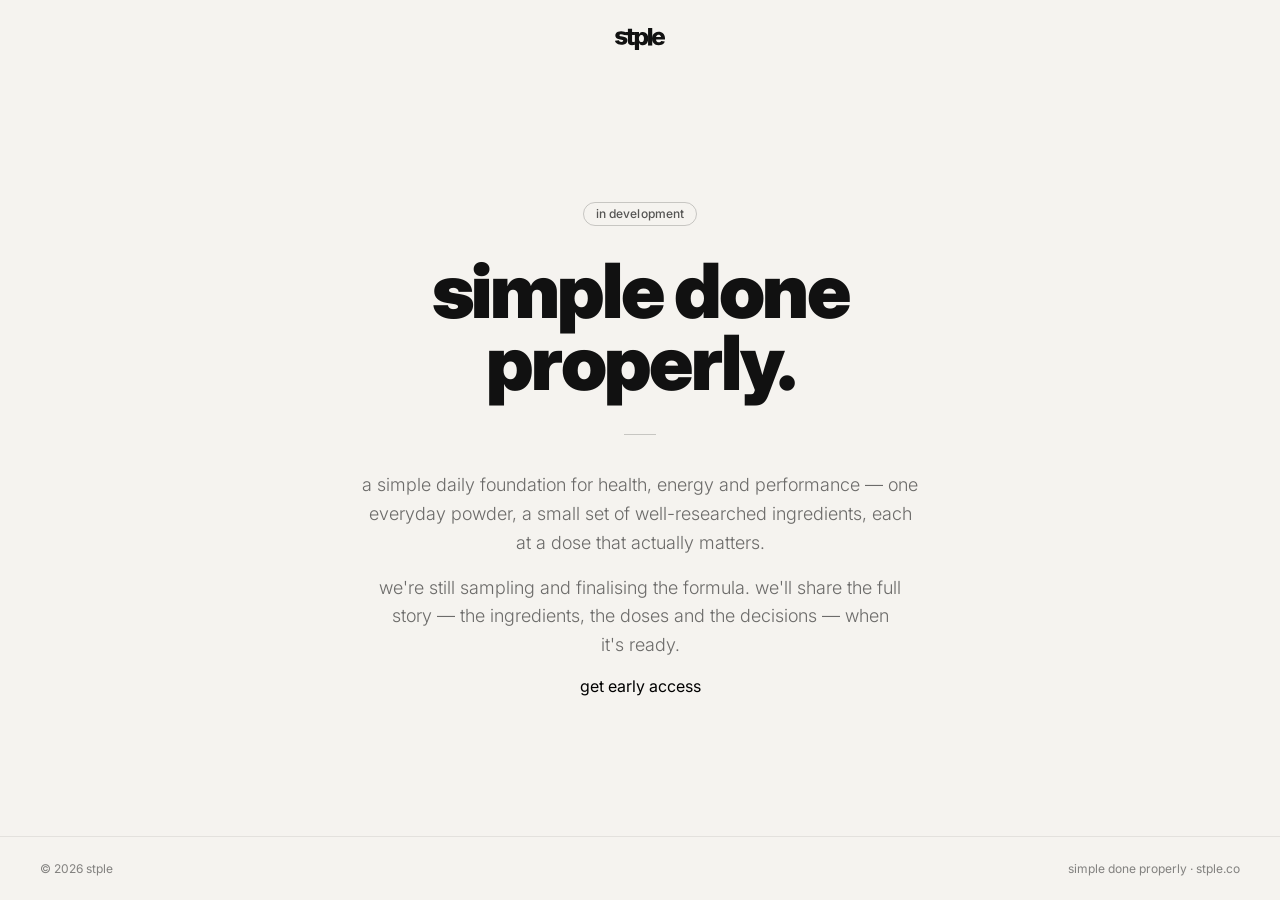
==== index.html @ d69ee7e7 "Add signup section for early access" ====
<!DOCTYPE html>
<html lang="en">
<head>
<meta charset="UTF-8">
<meta name="viewport" content="width=device-width, initial-scale=1.0">
<title>stple — coming soon</title>
<link rel="stylesheet" href="styles.css">
</head>
<body>
  <div class="page">
    <header class="site-header">
      <img class="wordmark" src="assets/stple-wordmark-dark.svg" alt="stple">
    </header>

    <main class="hero">
      <div class="hero-inner">
        <span class="status-tag">in development</span>

        <h1 class="headline">simple done<br>properly.</h1>

        <div class="divider" role="separator"></div>

        <p class="lede">
          a simple daily foundation for health, energy and performance — one everyday powder,
          a small set of well-researched ingredients, each at a dose that actually matters.
        </p>
        <p class="lede">
          we're still sampling and finalising the formula. we'll share the full story —
          the ingredients, the doses and the decisions — when it's ready.
        </p>

        <div class="signup">
          <p class="signup-label">get early access</p>
          <!-- Omnisend embedded form snippet goes here -->
          <div id="omnisend-embed-target"></div>
        </div>
      </div>
    </main>

    <footer class="site-footer">
      <span class="footer-meta">© 2026 stple</span>
      <span class="footer-meta">simple done properly · stple.co</span>
    </footer>
  </div>
</body>
</html>
---- styles.css ----
/* stple — coming soon
   Static production implementation of project/ui_kits/website/coming-soon.html
   Tokens below are vendored from the stple design system (project/tokens/). */

@import url('https://fonts.googleapis.com/css2?family=Inter:wght@300;400;500;900&display=swap');

:root {
  --paper: #F5F3EF;
  --ink-100: rgba(17, 17, 17, 1);
  --ink-70:  rgba(17, 17, 17, 0.7);
  --ink-60:  rgba(17, 17, 17, 0.6);
  --ink-50:  rgba(17, 17, 17, 0.5);
  --ink-20:  rgba(17, 17, 17, 0.2);
  --ink-08:  rgba(17, 17, 17, 0.08);

  --font-sans: 'Inter', -apple-system, BlinkMacSystemFont, 'Segoe UI', sans-serif;
  --radius-pill: 999px;
}

* {
  box-sizing: border-box;
}

html, body {
  margin: 0;
  padding: 0;
}

body {
  background: var(--paper);
  font-family: var(--font-sans);
  -webkit-font-smoothing: antialiased;
}

.page {
  min-height: 100vh;
  display: flex;
  flex-direction: column;
}

/* minimal top bar — wordmark only, nothing to navigate to yet */
.site-header {
  display: flex;
  justify-content: center;
  padding: 28px 40px;
}

.wordmark {
  height: 22px;
  width: auto;
}

/* hero / holding content */
.hero {
  flex: 1;
  display: flex;
  flex-direction: column;
  align-items: center;
  justify-content: center;
  text-align: center;
  padding: 64px 40px;
}

.hero-inner {
  max-width: 560px;
  display: flex;
  flex-direction: column;
  align-items: center;
}

.status-tag {
  display: inline-flex;
  align-items: center;
  gap: 6px;
  font-family: var(--font-sans);
  font-weight: 500;
  font-size: 12px;
  line-height: 1;
  letter-spacing: 0.01em;
  padding: 5px 12px;
  border-radius: var(--radius-pill);
  white-space: nowrap;
  background: transparent;
  color: var(--ink-70);
  border: 1px solid var(--ink-20);
}

.headline {
  font-weight: 900;
  font-size: 76px;
  line-height: 0.95;
  letter-spacing: -0.035em;
  color: var(--ink-100);
  margin: 28px 0 0;
}

.divider {
  width: 32px;
  height: 1px;
  background: var(--ink-20);
  margin: 36px auto;
  flex-shrink: 0;
}

.lede {
  font-weight: 300;
  font-size: 18px;
  line-height: 1.6;
  color: var(--ink-60);
  margin: 0;
  text-wrap: pretty;
}

.lede + .lede {
  margin-top: 16px;
}

/* quiet footer */
.site-footer {
  display: flex;
  justify-content: space-between;
  align-items: center;
  padding: 24px 40px;
  border-top: 1px solid var(--ink-08);
}

.footer-meta {
  font-size: 12px;
  color: var(--ink-50);
}

@media (max-width: 640px) {
  .headline {
    font-size: 44px;
  }

  .site-footer {
    flex-direction: column;
    gap: 8px;
    text-align: center;
  }
}
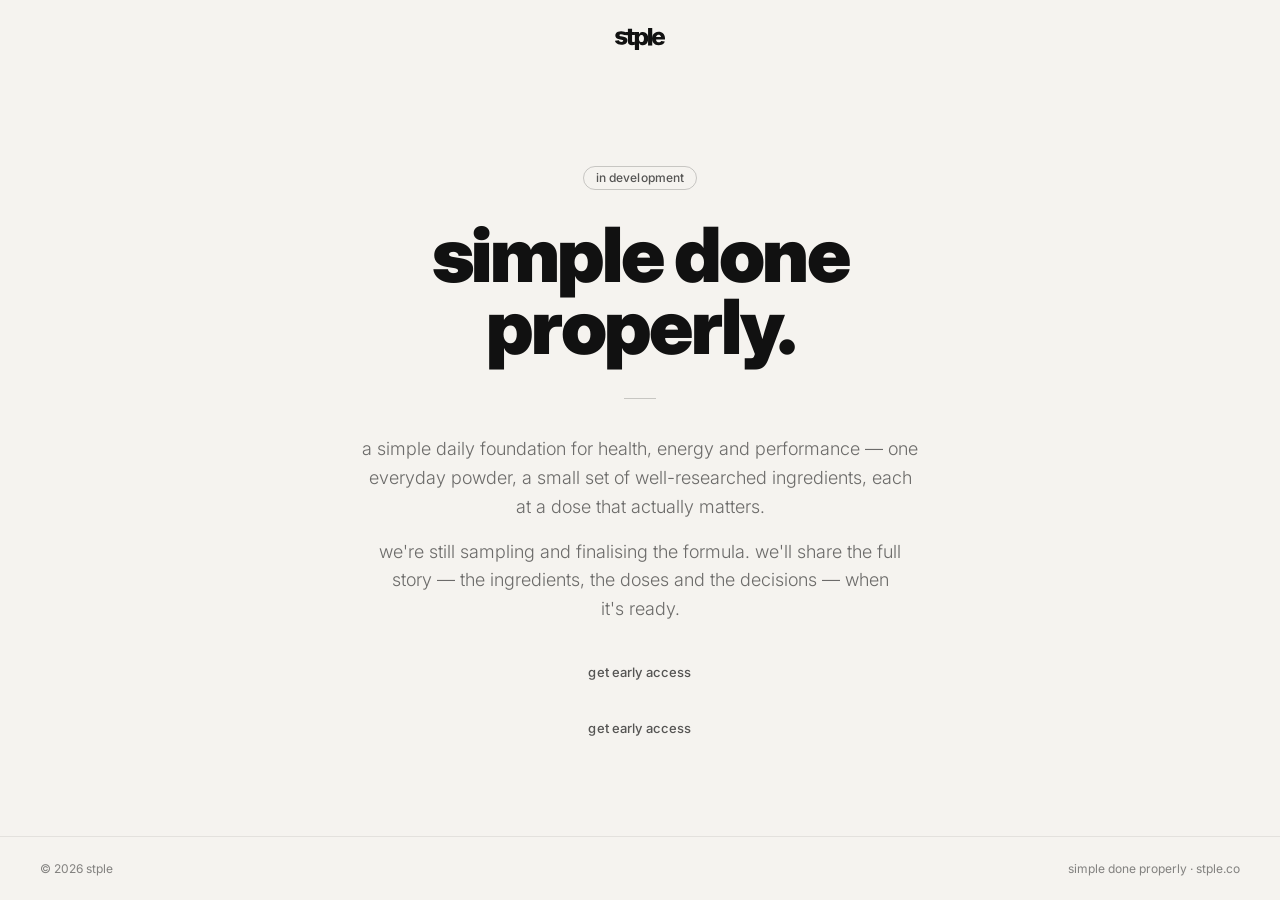
==== commit c9e122b7: "Add Omnisend embedded form to signup section" ====
--- a/index.html
+++ b/index.html
@@ -31,7 +31,11 @@
 
         <div class="signup">
           <p class="signup-label">get early access</p>
-          <!-- Omnisend embedded form snippet goes here -->
+         <div class="signup">
+  <p class="signup-label">get early access</p>
+  <div id="omnisend-embedded-v2-6a82871acf7a2f91e4c20689"></div>
+</div>
+
           <div id="omnisend-embed-target"></div>
         </div>
       </div>
--- a/styles.css
+++ b/styles.css
@@ -38,7 +38,6 @@
   flex-direction: column;
 }
 
-/* minimal top bar — wordmark only, nothing to navigate to yet */
 .site-header {
   display: flex;
   justify-content: center;
@@ -50,7 +49,6 @@
   width: auto;
 }
 
-/* hero / holding content */
 .hero {
   flex: 1;
   display: flex;
@@ -115,7 +113,20 @@
   margin-top: 16px;
 }
 
-/* quiet footer */
+.signup {
+  margin-top: 40px;
+  width: 100%;
+  max-width: 360px;
+}
+
+.signup-label {
+  font-weight: 500;
+  font-size: 13px;
+  letter-spacing: 0.01em;
+  color: var(--ink-70);
+  margin: 0 0 12px;
+}
+
 .site-footer {
   display: flex;
   justify-content: space-between;
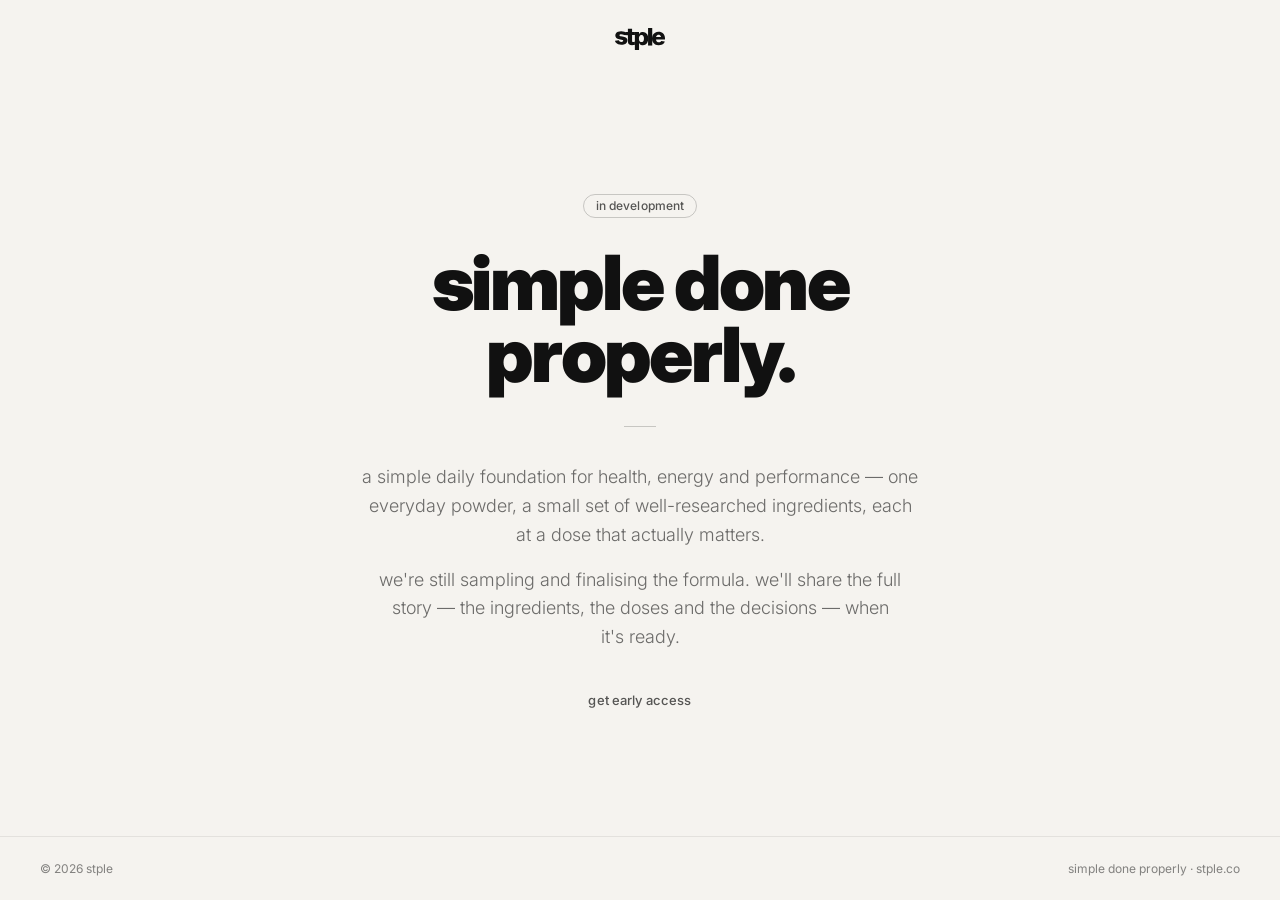
==== commit 9470181a: "Refactor signup section and add tracking script Removed duplicate signup div and added Omnisend trac" ====
--- a/index.html
+++ b/index.html
@@ -31,12 +31,7 @@
 
         <div class="signup">
           <p class="signup-label">get early access</p>
-         <div class="signup">
-  <p class="signup-label">get early access</p>
-  <div id="omnisend-embedded-v2-6a82871acf7a2f91e4c20689"></div>
-</div>
-
-          <div id="omnisend-embed-target"></div>
+          <div id="omnisend-embedded-v2-6a82871acf7a2f91e4c20689"></div>
         </div>
       </div>
     </main>
@@ -46,5 +41,16 @@
       <span class="footer-meta">simple done properly · stple.co</span>
     </footer>
   </div>
+
+  <script type="text/javascript">
+    window.omnisend = window.omnisend || [];
+    omnisend.push(["brandID", "6a827873a77c5897c67b90fe"]);
+    omnisend.push(["track", "$pageViewed"]);
+    !function(){var e=document.createElement("script");
+    e.type="text/javascript",e.async=!0,
+    e.src="https://omnisnippet1.com/inshop/launcher-v2.js";
+    var t=document.getElementsByTagName("script")[0];
+    t.parentNode.insertBefore(e,t)}();
+  </script>
 </body>
 </html>
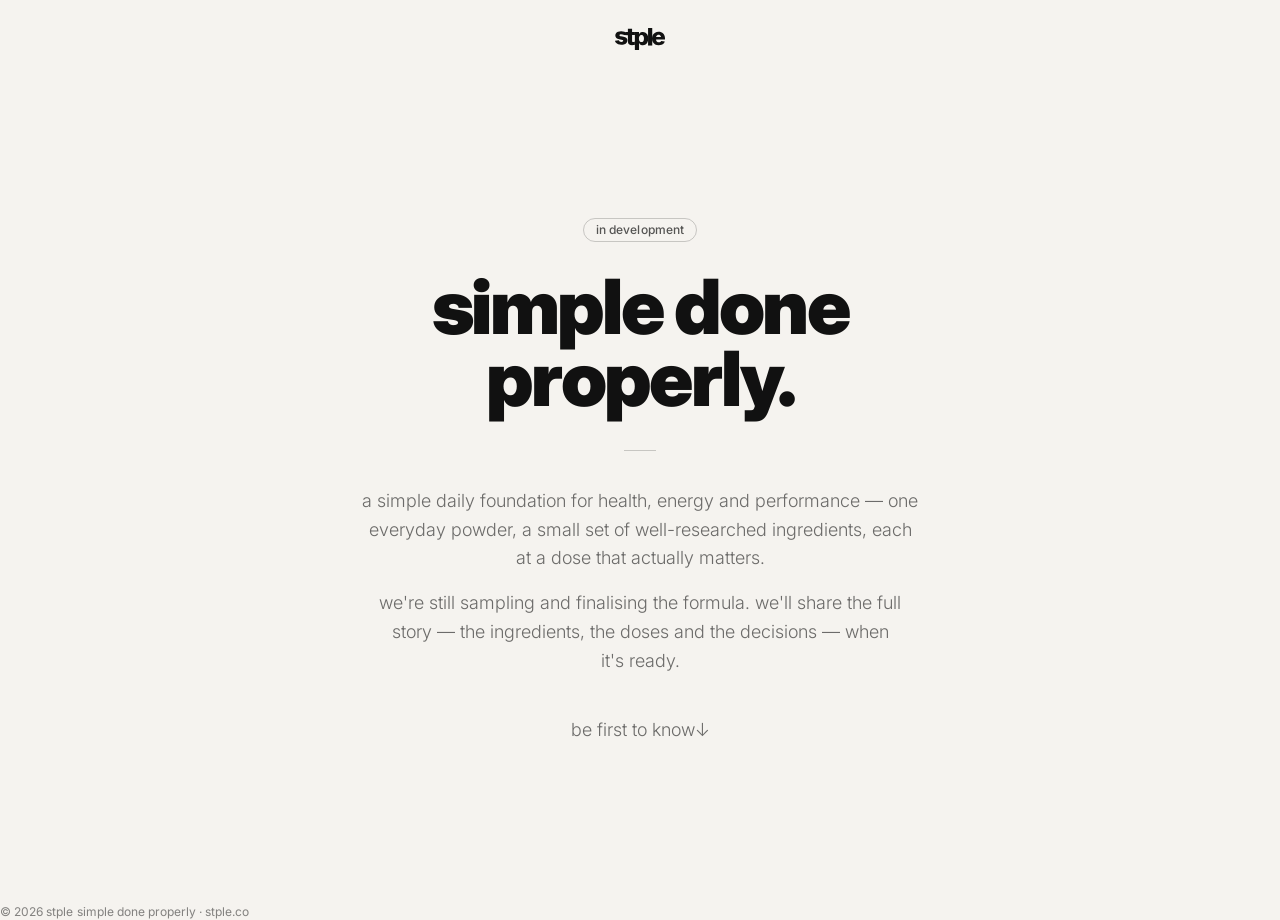
==== commit 68e5d7b3: "Update signup section in index.html" ====
--- a/index.html
+++ b/index.html
@@ -28,10 +28,11 @@
           we're still sampling and finalising the formula. we'll share the full story —
           the ingredients, the doses and the decisions — when it's ready.
         </p>
+<div class="signup">
+  <p class="signup-label">be first to know<span class="signup-arrow">↓</span></p>
+  <div id="omnisend-embedded-v2-6a829073e080d6c53735cb18"></div>
+</div>
 
-        <div class="signup">
-          <p class="signup-label">get early access</p>
-          <div id="omnisend-embedded-v2-6a82871acf7a2f91e4c20689"></div>
         </div>
       </div>
     </main>
--- a/styles.css
+++ b/styles.css
@@ -120,11 +120,13 @@
 }
 
 .signup-label {
-  font-weight: 500;
-  font-size: 13px;
-  letter-spacing: 0.01em;
-  color: var(--ink-70);
-  margin: 0 0 12px;
+  font-weight: 300;
+  font-size: 18px;
+  line-height: 1.6;
+  color: var(--ink-60);
+  margin: 0 0 16px;
+}
+
 }
 
 .site-footer {
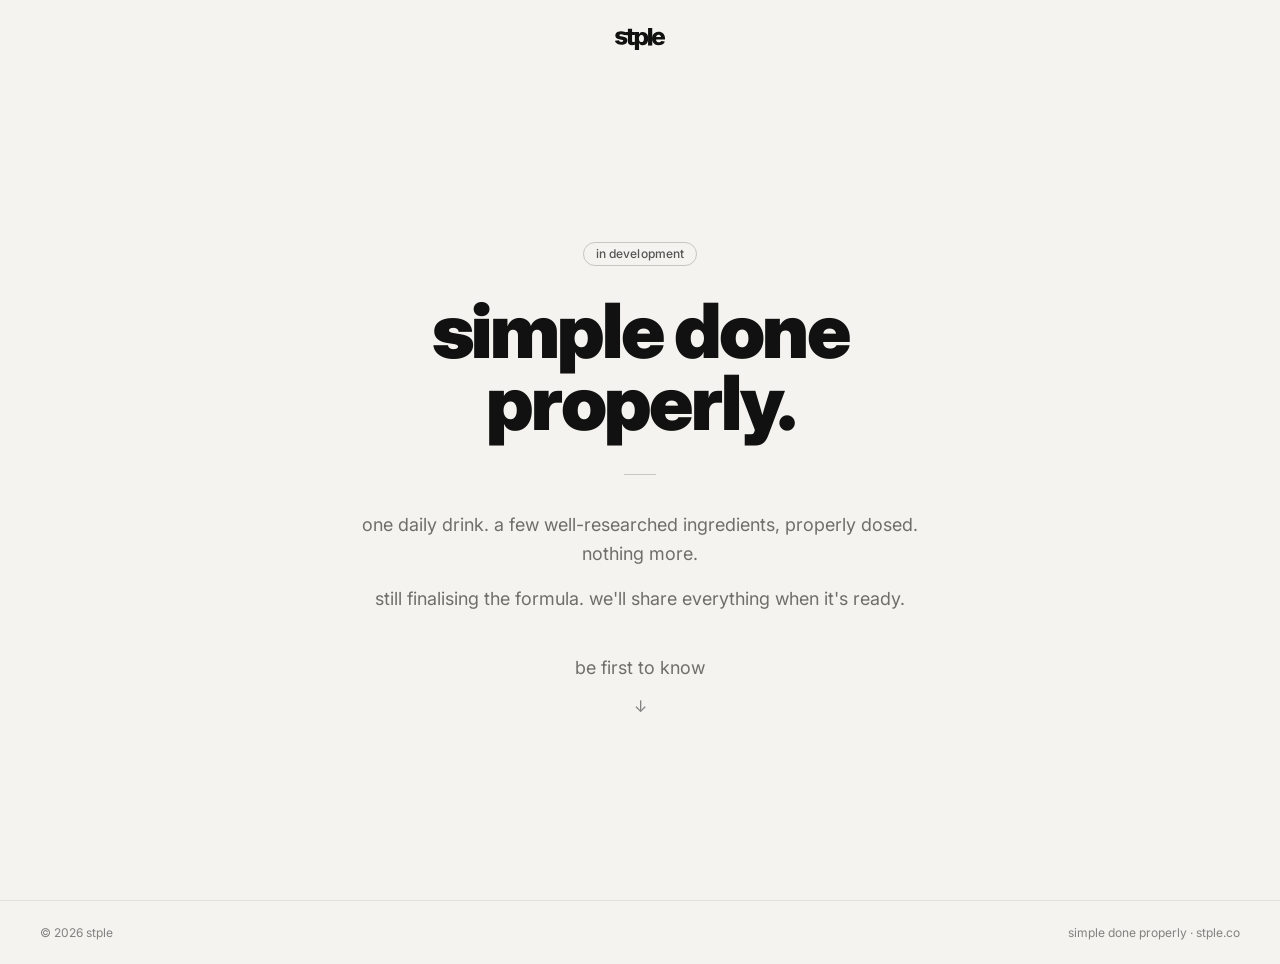
==== commit ea0e754e: "Shorten coming-soon copy, drop the dashes Co-Authored-By: Claude Opus 5 <noreply@anthropic.com>" ====
--- a/index.html
+++ b/index.html
@@ -21,12 +21,10 @@
         <div class="divider" role="separator"></div>
 
         <p class="lede">
-          a simple daily foundation for health, energy and performance — one everyday powder,
-          a small set of well-researched ingredients, each at a dose that actually matters.
+          one daily drink. a few well-researched ingredients, properly dosed. nothing more.
         </p>
         <p class="lede">
-          we're still sampling and finalising the formula. we'll share the full story —
-          the ingredients, the doses and the decisions — when it's ready.
+          still finalising the formula. we'll share everything when it's ready.
         </p>
 <div class="signup">
   <p class="signup-label">be first to know<span class="signup-arrow">↓</span></p>
--- a/styles.css
+++ b/styles.css
@@ -12,6 +12,7 @@
   --ink-50:  rgba(17, 17, 17, 0.5);
   --ink-20:  rgba(17, 17, 17, 0.2);
   --ink-08:  rgba(17, 17, 17, 0.08);
+  --text-body: #6F6E6B; /* solid equivalent of ink-60 on paper; matches the Omnisend form text */
 
   --font-sans: 'Inter', -apple-system, BlinkMacSystemFont, 'Segoe UI', sans-serif;
   --radius-pill: 999px;
@@ -101,10 +102,10 @@
 }
 
 .lede {
-  font-weight: 300;
+  font-weight: 400;
   font-size: 18px;
   line-height: 1.6;
-  color: var(--ink-60);
+  color: var(--text-body);
   margin: 0;
   text-wrap: pretty;
 }
@@ -116,17 +117,27 @@
 .signup {
   margin-top: 40px;
   width: 100%;
-  max-width: 360px;
+  max-width: 480px;
 }
 
 .signup-label {
-  font-weight: 300;
+  font-weight: 400;
   font-size: 18px;
   line-height: 1.6;
-  color: var(--ink-60);
+  color: var(--text-body);
   margin: 0 0 16px;
 }
+.signup-arrow {
+  display: block;
+  margin-top: 12px;
+  font-size: 16px;
+  color: var(--ink-50);
+}
 
+/* Omnisend quiz form: stop it inheriting the hero's centred text so radio
+   options and wrapped lines sit left, matching the form builder preview. */
+.signup [id^="omnisend-embedded"] {
+  text-align: left;
 }
 
 .site-footer {
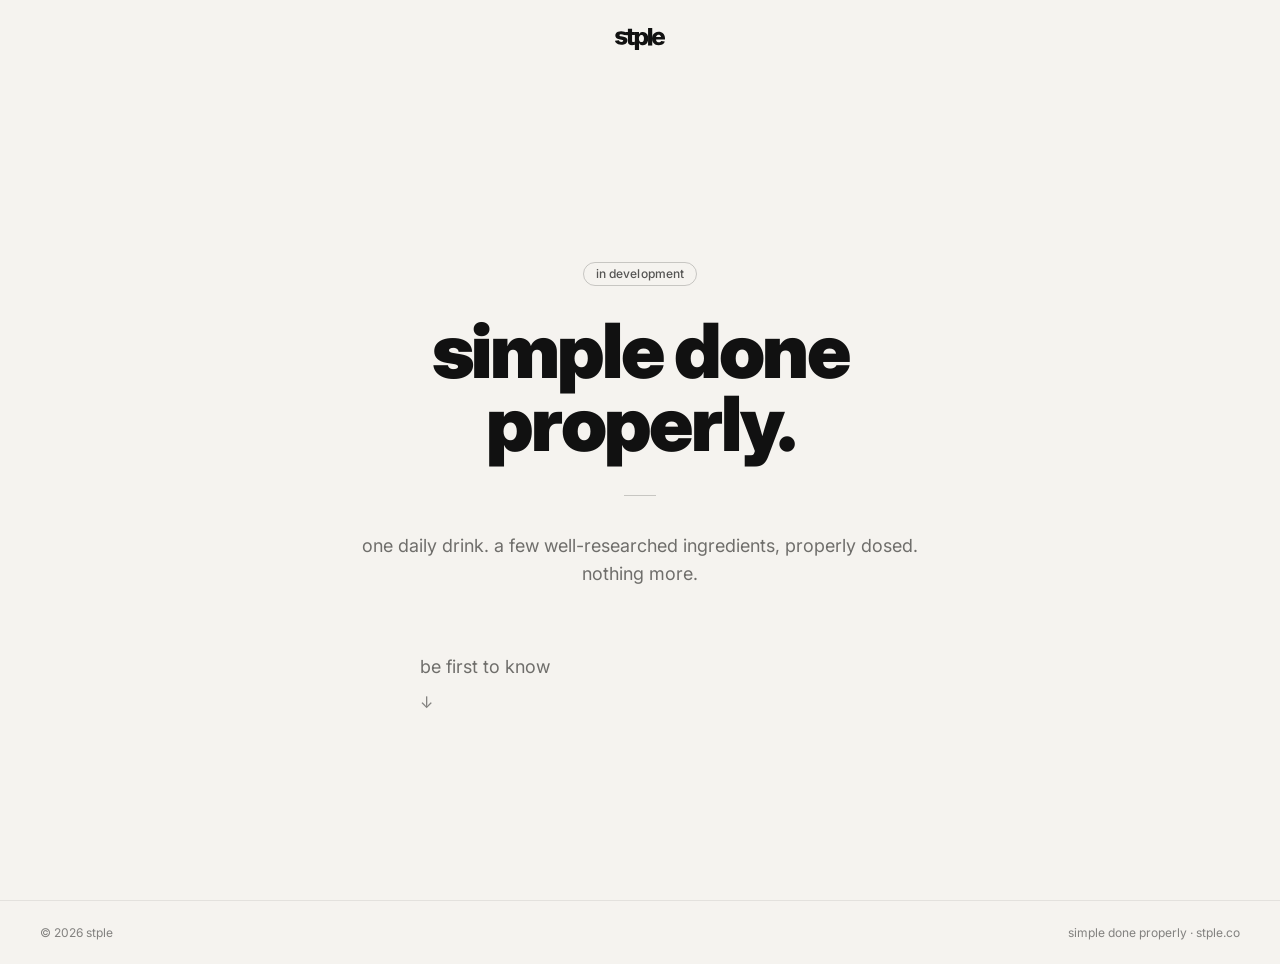
==== commit d70dafce: "Remove second lede line; left-align signup label and arrow with form text Co-Authored-By: Claude Opu" ====
--- a/index.html
+++ b/index.html
@@ -22,9 +22,6 @@
 
         <p class="lede">
           one daily drink. a few well-researched ingredients, properly dosed. nothing more.
-        </p>
-        <p class="lede">
-          still finalising the formula. we'll share everything when it's ready.
         </p>
 <div class="signup">
   <p class="signup-label">be first to know<span class="signup-arrow">↓</span></p>
--- a/styles.css
+++ b/styles.css
@@ -115,9 +115,16 @@
 }
 
 .signup {
-  margin-top: 40px;
+  margin-top: 64px;
   width: 100%;
   max-width: 480px;
+  /* label + arrow sit on the same left edge as the form's text
+     (the Omnisend form has 20px side padding) */
+  text-align: left;
+  padding-left: 20px;
+}
+.signup [id^="omnisend-embedded"] {
+  margin-left: -20px;
 }
 
 .signup-label {
@@ -125,11 +132,11 @@
   font-size: 18px;
   line-height: 1.6;
   color: var(--text-body);
-  margin: 0 0 16px;
+  margin: 0;
 }
 .signup-arrow {
   display: block;
-  margin-top: 12px;
+  margin-top: 8px;
   font-size: 16px;
   color: var(--ink-50);
 }
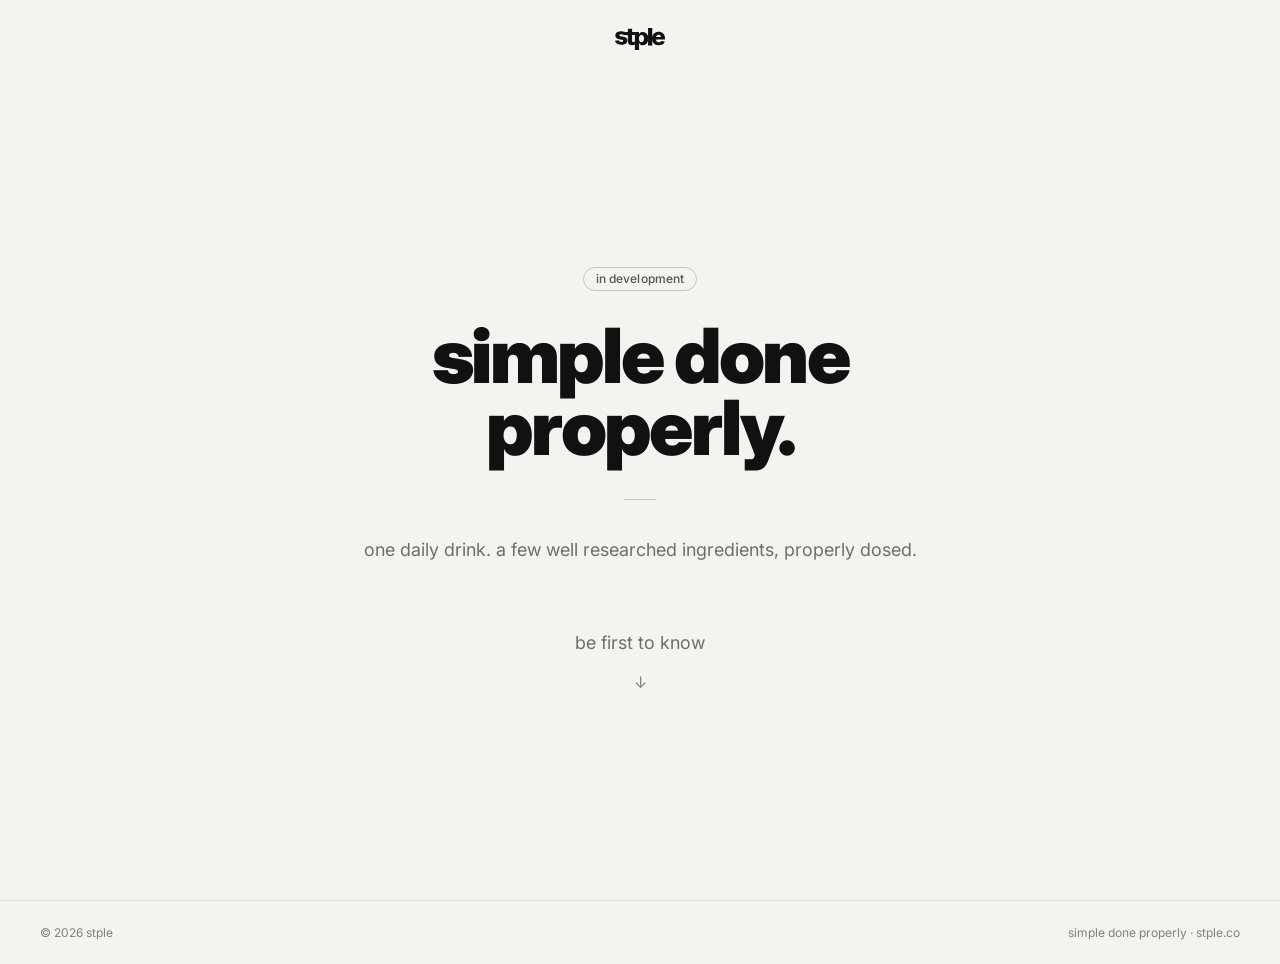
==== commit b8e2da4d: "Trim lede line Co-Authored-By: Claude Opus 5 <noreply@anthropic.com>" ====
--- a/index.html
+++ b/index.html
@@ -21,7 +21,7 @@
         <div class="divider" role="separator"></div>
 
         <p class="lede">
-          one daily drink. a few well-researched ingredients, properly dosed. nothing more.
+          one daily drink. a few well researched ingredients, properly dosed.
         </p>
 <div class="signup">
   <p class="signup-label">be first to know<span class="signup-arrow">↓</span></p>
--- a/styles.css
+++ b/styles.css
@@ -118,13 +118,6 @@
   margin-top: 64px;
   width: 100%;
   max-width: 480px;
-  /* label + arrow sit on the same left edge as the form's text
-     (the Omnisend form has 20px side padding) */
-  text-align: left;
-  padding-left: 20px;
-}
-.signup [id^="omnisend-embedded"] {
-  margin-left: -20px;
 }
 
 .signup-label {
@@ -132,11 +125,11 @@
   font-size: 18px;
   line-height: 1.6;
   color: var(--text-body);
-  margin: 0;
+  margin: 0 0 16px;
 }
 .signup-arrow {
   display: block;
-  margin-top: 8px;
+  margin-top: 12px;
   font-size: 16px;
   color: var(--ink-50);
 }
